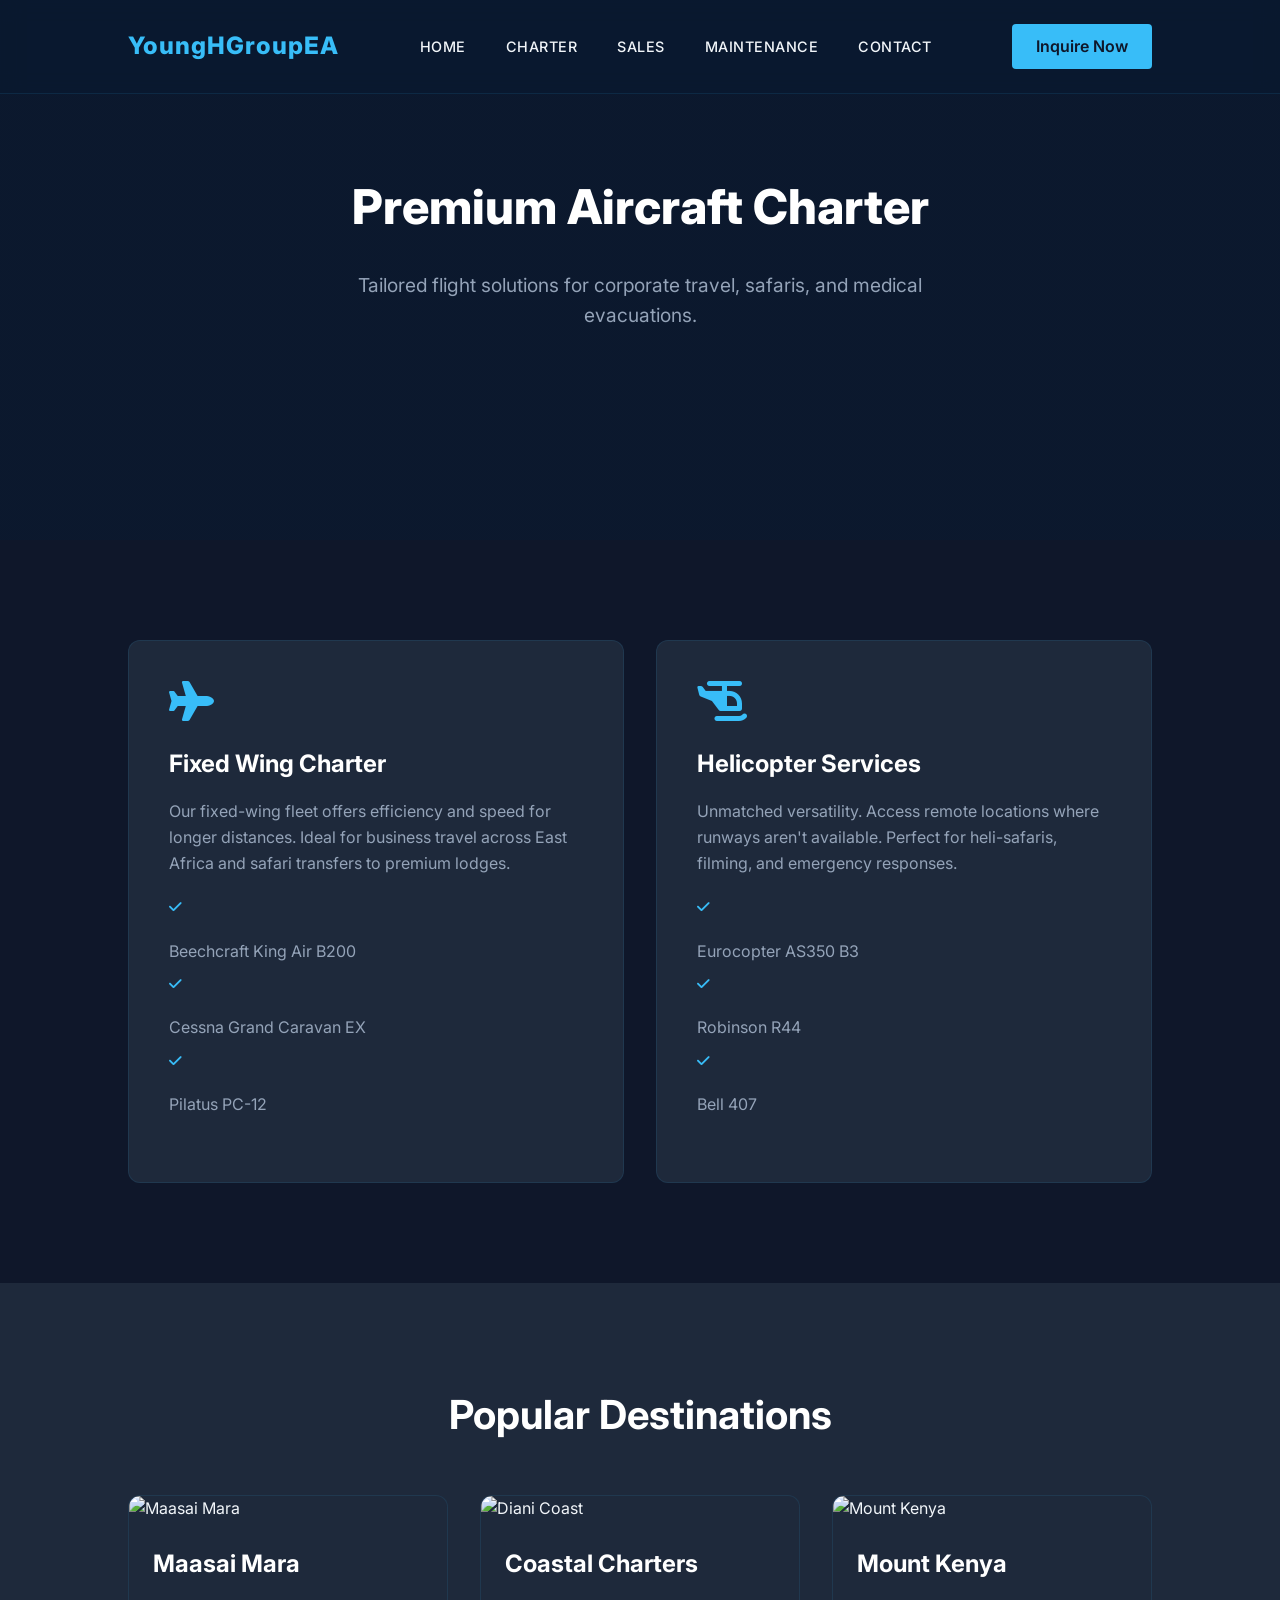
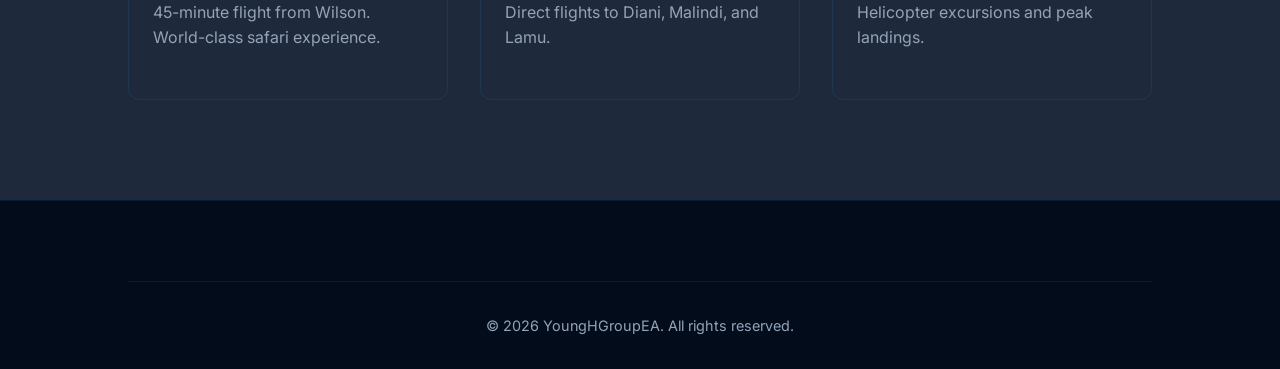
==== charter.html @ e510e58b "Initial commit: website build, rebranding, and map integration" ====
<!DOCTYPE html>
<html lang="en">
<head>
    <meta charset="UTF-8">
    <meta name="viewport" content="width=device-width, initial-scale=1.0">
    <title>Aircraft Charter | YoungHGroupEA</title>
    <link rel="stylesheet" href="style.css">
    <link rel="stylesheet" href="https://cdnjs.cloudflare.com/ajax/libs/font-awesome/6.0.0/css/all.min.css">
    <link href="https://fonts.googleapis.com/css2?family=Inter:wght@400;500;600;700;800&display=swap" rel="stylesheet">
</head>
<body>

    <nav>
        <div class="logo">YoungHGroupEA</div>
        <div class="nav-links">
            <a href="index.html">Home</a>
            <a href="charter.html">Charter</a>
            <a href="sales.html">Sales</a>
            <a href="maintenance.html">Maintenance</a>
            <a href="contact.html">Contact</a>
        </div>
        <a href="contact.html" class="nav-cta">Inquire Now</a>
        <div class="menu-btn"><i class="fas fa-bars"></i></div>
    </nav>

    <header class="hero" style="height: 60vh; background: linear-gradient(rgba(10, 25, 47, 0.7), rgba(10, 25, 47, 0.7)), url('https://images.unsplash.com/photo-1559627755-63510c4f828a?q=80&w=2000&auto=format&fit=crop') center/cover no-repeat;">
        <div class="hero-content">
            <h1 style="font-size: 3rem;">Premium Aircraft Charter</h1>
            <p>Tailored flight solutions for corporate travel, safaris, and medical evacuations.</p>
        </div>
    </header>

    <section>
        <div class="service-grid">
            <div class="service-card" id="fixed-wing">
                <i class="fas fa-plane"></i>
                <h3>Fixed Wing Charter</h3>
                <p>Our fixed-wing fleet offers efficiency and speed for longer distances. Ideal for business travel across East Africa and safari transfers to premium lodges.</p>
                <ul class="footer-links" style="color: var(--text-dim); margin-bottom: 1.5rem;">
                    <li><i class="fas fa-check" style="color: var(--accent); margin-right: 0.5rem; font-size: 0.9rem;"></i> Beechcraft King Air B200</li>
                    <li><i class="fas fa-check" style="color: var(--accent); margin-right: 0.5rem; font-size: 0.9rem;"></i> Cessna Grand Caravan EX</li>
                    <li><i class="fas fa-check" style="color: var(--accent); margin-right: 0.5rem; font-size: 0.9rem;"></i> Pilatus PC-12</li>
                </ul>
            </div>
            <div class="service-card" id="helicopters">
                <i class="fas fa-helicopter"></i>
                <h3>Helicopter Services</h3>
                <p>Unmatched versatility. Access remote locations where runways aren't available. Perfect for heli-safaris, filming, and emergency responses.</p>
                <ul class="footer-links" style="color: var(--text-dim); margin-bottom: 1.5rem;">
                    <li><i class="fas fa-check" style="color: var(--accent); margin-right: 0.5rem; font-size: 0.9rem;"></i> Eurocopter AS350 B3</li>
                    <li><i class="fas fa-check" style="color: var(--accent); margin-right: 0.5rem; font-size: 0.9rem;"></i> Robinson R44</li>
                    <li><i class="fas fa-check" style="color: var(--accent); margin-right: 0.5rem; font-size: 0.9rem;"></i> Bell 407</li>
                </ul>
            </div>
        </div>
    </section>

    <section style="background: var(--primary-light);">
        <h2>Popular Destinations</h2>
        <div class="service-grid">
             <div class="service-card" style="padding: 0; overflow: hidden;">
                <img src="https://images.unsplash.com/photo-1516026672322-bc52d61a55d5?q=80&w=600&auto=format&fit=crop" alt="Maasai Mara" style="width: 100%; height: 200px; object-fit: cover;">
                <div style="padding: 1.5rem;">
                    <h3>Maasai Mara</h3>
                    <p>45-minute flight from Wilson. World-class safari experience.</p>
                </div>
            </div>
            <div class="service-card" style="padding: 0; overflow: hidden;">
                <img src="https://images.unsplash.com/photo-1547970810-dc1eac37d174?q=80&w=600&auto=format&fit=crop" alt="Diani Coast" style="width: 100%; height: 200px; object-fit: cover;">
                <div style="padding: 1.5rem;">
                    <h3>Coastal Charters</h3>
                    <p>Direct flights to Diani, Malindi, and Lamu.</p>
                </div>
            </div>
            <div class="service-card" style="padding: 0; overflow: hidden;">
                <img src="https://images.unsplash.com/photo-1523805009345-744884afad97?q=80&w=600&auto=format&fit=crop" alt="Mount Kenya" style="width: 100%; height: 200px; object-fit: cover;">
                <div style="padding: 1.5rem;">
                    <h3>Mount Kenya</h3>
                    <p>Helicopter excursions and peak landings.</p>
                </div>
            </div>
        </div>
    </section>

    <footer>
        <!-- Same footer as index.html -->
        <div class="footer-bottom">
            &copy; 2026 YoungHGroupEA. All rights reserved.
        </div>
    </footer>
    <script src="script.js"></script>
</body>
</html>
---- style.css ----
:root {
    --primary: #0f172a; /* Deep Navy/Steel */
    --primary-light: #1e293b;
    --accent: #38bdf8; /* Sky Blue */
    --accent-hover: #0ea5e9;
    --accent-red: #e11d48; /* Red from the engine intake */
    --text-light: #f1f5f9;
    --text-dim: #94a3b8;
    --white: #ffffff;
    --glass: rgba(56, 189, 248, 0.05); /* Blue tinted glass */
    --glass-border: rgba(56, 189, 248, 0.1);
    --shadow: 0 10px 30px -10px rgba(0, 0, 0, 0.5);
    --transition: all 0.3s cubic-bezier(0.4, 0, 0.2, 1);
}

* {
    margin: 0;
    padding: 0;
    box-sizing: border-box;
    font-family: 'Inter', -apple-system, BlinkMacSystemFont, 'Segoe UI', Roboto, sans-serif;
}

body {
    background-color: var(--primary);
    color: var(--text-light);
    line-height: 1.6;
    overflow-x: hidden;
}

a {
    text-decoration: none;
    color: inherit;
    transition: var(--transition);
}

ul {
    list-style: none;
}

/* Navbar */
nav {
    position: fixed;
    top: 0;
    width: 100%;
    padding: 1.5rem 10%;
    display: flex;
    justify-content: space-between;
    align-items: center;
    background: rgba(10, 25, 47, 0.85);
    backdrop-filter: blur(10px);
    z-index: 1000;
    border-bottom: 1px solid var(--glass-border);
}

.logo {
    font-size: 1.5rem;
    font-weight: 800;
    color: var(--accent);
    letter-spacing: 1px;
}

.nav-links {
    display: flex;
    gap: 2.5rem;
}

.nav-links a {
    font-size: 0.9rem;
    font-weight: 500;
    text-transform: uppercase;
    letter-spacing: 0.5px;
}

.nav-links a:hover {
    color: var(--accent);
}

.nav-cta {
    background: var(--accent);
    color: var(--primary);
    padding: 0.6rem 1.5rem;
    border-radius: 4px;
    font-weight: 600;
}

.nav-cta:hover {
    background: var(--accent-hover);
    transform: translateY(-2px);
}

.btn {
    padding: 0.6rem 1.5rem;
    border-radius: 4px;
    font-weight: 600;
    display: inline-block;
    transition: var(--transition);
}

.btn.primary {
    background: var(--accent);
    color: var(--primary);
}

.btn.primary:hover {
    background: var(--accent-hover);
    transform: translateY(-2px);
    box-shadow: 0 5px 15px rgba(56, 189, 248, 0.3);
}

.highlight-red {
    color: var(--accent-red);
}

.btn.red {
    background: var(--accent-red);
    color: var(--white);
}

.btn.red:hover {
    background: #be123c;
    box-shadow: 0 5px 15px rgba(225, 29, 72, 0.3);
}

/* Hero Section */
.hero {
    height: 100vh;
    display: flex;
    align-items: center;
    justify-content: center;
    text-align: center;
    padding: 0 10%;
}

.hero-content h1 {
    font-size: 4rem;
    font-weight: 800;
    margin-bottom: 1.5rem;
    color: var(--white);
}

.hero-content p {
    font-size: 1.2rem;
    max-width: 600px;
    margin: 0 auto 2.5rem;
    color: var(--text-dim);
}

/* Sections */
section {
    padding: 100px 10%;
}

h2 {
    font-size: 2.5rem;
    margin-bottom: 3rem;
    text-align: center;
    color: var(--white);
}

/* Service Grid */
.service-grid {
    display: grid;
    grid-template-columns: repeat(auto-fit, minmax(300px, 1fr));
    gap: 2rem;
}

.service-card {
    background: var(--primary-light);
    padding: 2.5rem;
    border-radius: 12px;
    border: 1px solid var(--glass-border);
    transition: var(--transition);
    position: relative;
    overflow: hidden;
}

.service-card:hover {
    transform: translateY(-10px);
    border-color: var(--accent);
}

.service-card i {
    font-size: 2.5rem;
    color: var(--accent);
    margin-bottom: 1.5rem;
    display: block;
}

.service-card h3 {
    font-size: 1.5rem;
    margin-bottom: 1rem;
    color: var(--white);
}

.service-card p {
    color: var(--text-dim);
    margin-bottom: 1.5rem;
}

.learn-more {
    color: var(--accent);
    font-weight: 600;
    display: flex;
    align-items: center;
    gap: 0.5rem;
}

/* Footer */
footer {
    padding: 5rem 10% 2rem;
    background: #020c1b;
    border-top: 1px solid var(--glass-border);
}

.footer-content {
    display: grid;
    grid-template-columns: repeat(auto-fit, minmax(200px, 1fr));
    gap: 4rem;
    margin-bottom: 4rem;
}

.footer-section h4 {
    color: var(--white);
    margin-bottom: 1.5rem;
    font-size: 1.1rem;
}

.footer-links li {
    margin-bottom: 0.8rem;
}

.footer-links a {
    color: var(--text-dim);
}

.footer-links a:hover {
    color: var(--accent);
}

.footer-bottom {
    text-align: center;
    padding-top: 2rem;
    border-top: 1px solid var(--glass-border);
    color: var(--text-dim);
    font-size: 0.9rem;
}

/* Mobile Toggle */
.menu-btn {
    display: none;
    cursor: pointer;
    font-size: 1.5rem;
}

/* Animations */
@keyframes fadeInUp {
    from {
        opacity: 0;
        transform: translateY(30px);
    }
    to {
        opacity: 1;
        transform: translateY(0);
    }
}

.hero-content h1 {
    animation: fadeInUp 0.8s ease-out forwards;
}

.hero-content p {
    animation: fadeInUp 0.8s ease-out 0.2s forwards;
    opacity: 0;
}

.hero-btns {
    animation: fadeInUp 0.8s ease-out 0.4s forwards;
    opacity: 0;
}

.reveal {
    opacity: 0;
    transform: translateY(30px);
    transition: all 0.8s ease-out;
}

.reveal.active {
    opacity: 1;
    transform: translateY(0);
}

.service-card:hover {
    box-shadow: 0 0 20px rgba(242, 201, 76, 0.2);
    border-color: var(--accent);
}

/* Updated Mobile Nav */
.nav-links.active {
    display: flex !important;
    flex-direction: column;
    position: absolute;
    top: 100%;
    left: 0;
    width: 100%;
    background: var(--primary);
    padding: 2rem;
    gap: 1.5rem;
    border-bottom: 1px solid var(--glass-border);
}

nav.nav-scrolled {
    padding: 1rem 10%;
    box-shadow: var(--shadow);
}

/* Contact Page Layouts */
.contact-grid {
    display: grid;
    grid-template-columns: 1fr 1.5fr;
    gap: 4rem;
}

.form-grid {
    display: grid;
    grid-template-columns: 1fr 1fr;
    gap: 1rem;
    margin-bottom: 1rem;
}

.form-box {
    background: var(--primary-light);
    padding: 3rem;
    border-radius: 12px;
    border: 1px solid var(--glass-border);
}

/* Media Queries for Responsiveness */

/* Tablet & Smaller Desktop (Max-Width 1024px) */
@media screen and (max-width: 1024px) {
    nav, nav.nav-scrolled { padding-left: 5%; padding-right: 5%; }
    section, .hero, footer { padding-left: 5%; padding-right: 5%; }
    
    .hero-content h1 { font-size: 3rem; }
    
    .service-grid { gap: 1.5rem; }
    
    .contact-grid {
        grid-template-columns: 1fr;
        gap: 3rem;
    }
}

/* Mobile Devices (Max-Width 768px) */
@media screen and (max-width: 768px) {
    .menu-btn { display: block; }
    .nav-links { display: none; }
    .nav-cta { display: none; }
    
    .hero-content h1 { font-size: 2.5rem; }
    h2 { font-size: 2rem; }
    
    .footer-content { gap: 2rem; }
    nav, nav.nav-scrolled { padding: 1rem 5%; }
    
    .form-grid {
        grid-template-columns: 1fr;
    }
}

/* Small Mobile (Max-Width 480px) */
@media screen and (max-width: 480px) {
    .hero-content h1 { font-size: 2rem; }
    .service-card { padding: 1.5rem; }
    .form-box { padding: 1.5rem; }
    .footer-content { grid-template-columns: 1fr; }
    .nav-links.active { padding: 1rem; }
}
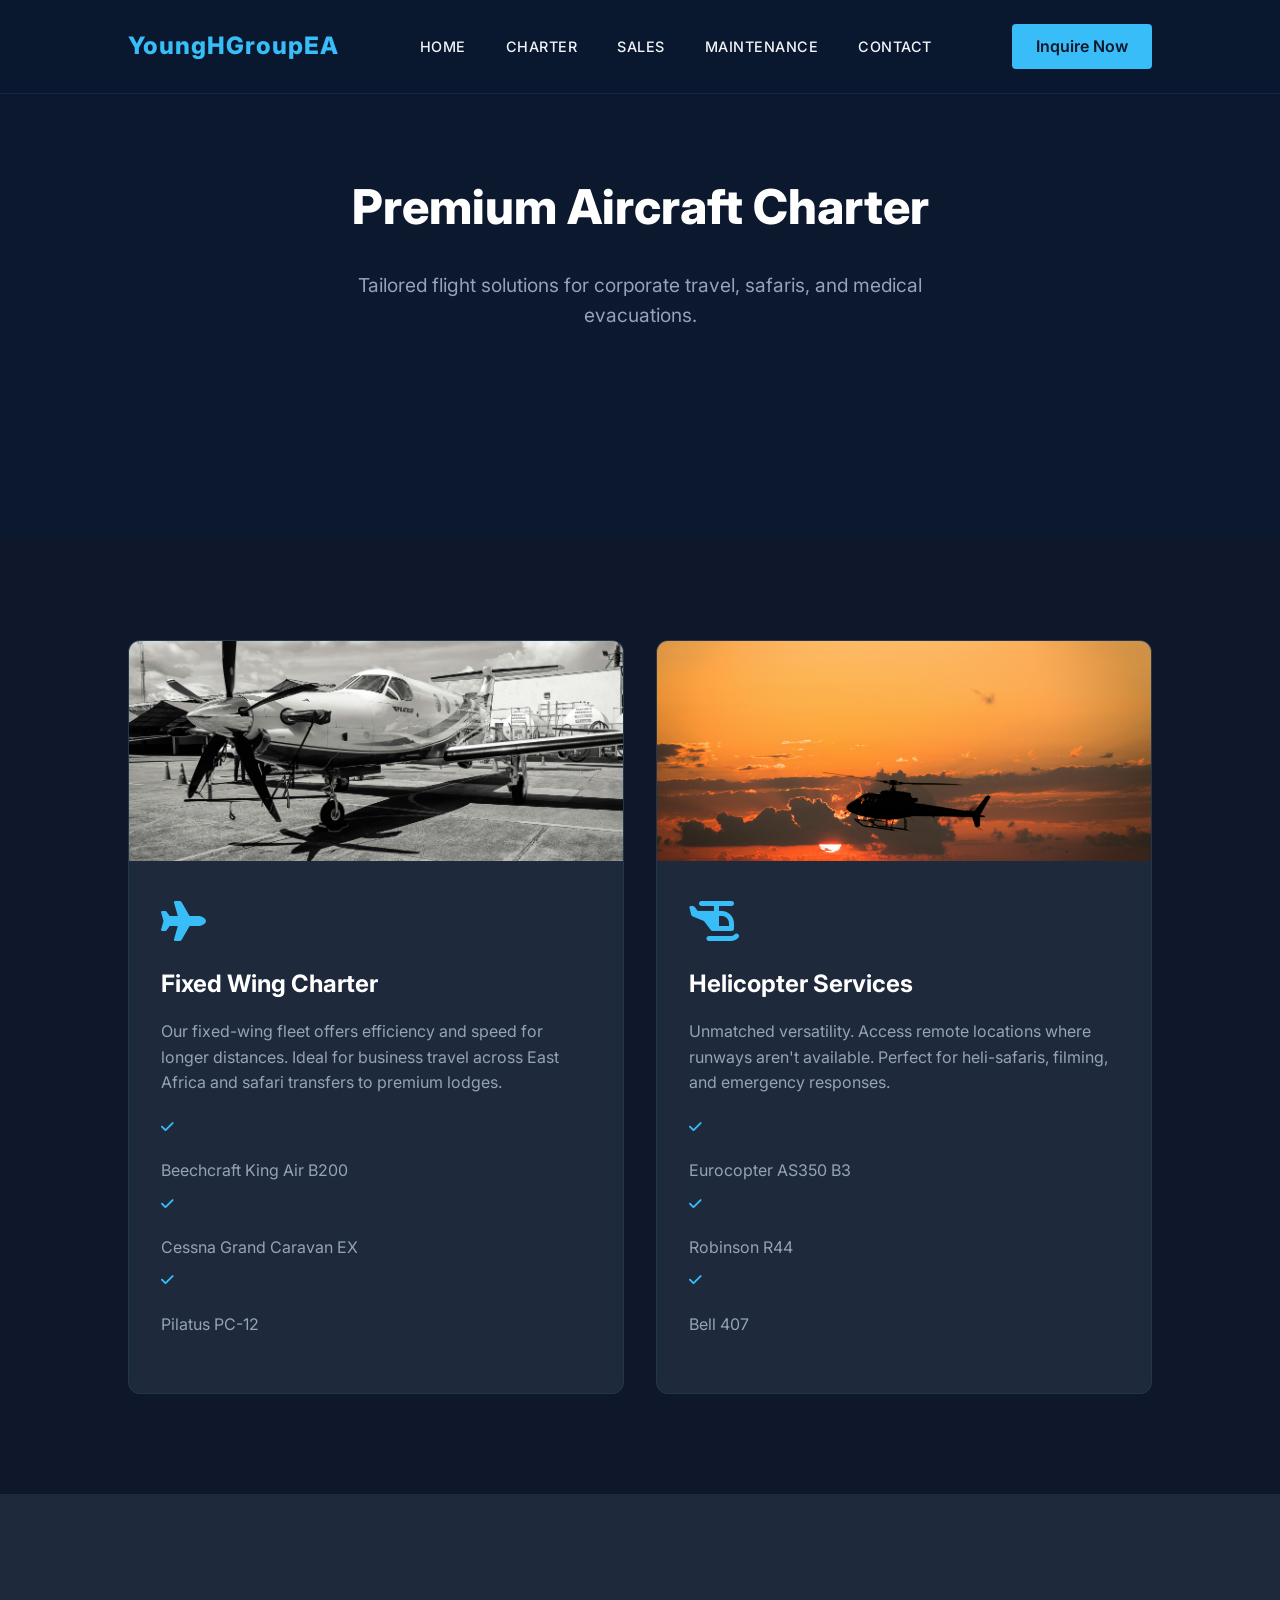
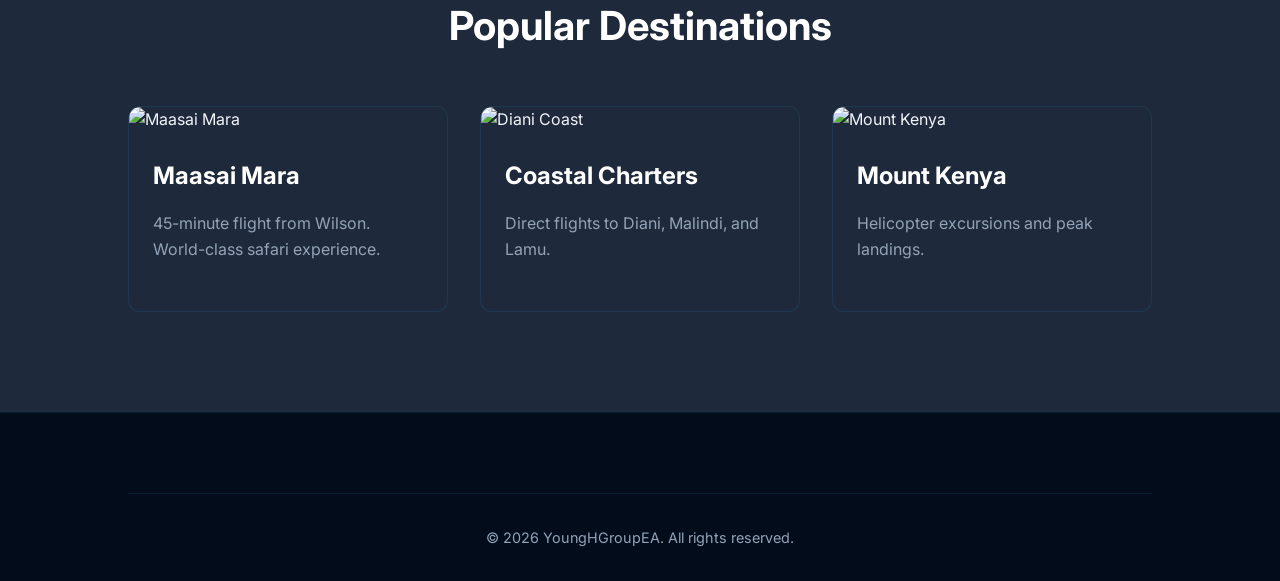
==== commit 4d9e0d4e: "changes" ====
--- a/charter.html
+++ b/charter.html
@@ -32,7 +32,9 @@
 
     <section>
         <div class="service-grid">
-            <div class="service-card" id="fixed-wing">
+            <div class="service-card" id="fixed-wing" style="padding: 0; overflow: hidden;">
+                <img src="pilatus.jpg" alt="Fixed Wing Charter" style="width: 100%; height: 220px; object-fit: cover;">
+                <div style="padding: 2rem;">
                 <i class="fas fa-plane"></i>
                 <h3>Fixed Wing Charter</h3>
                 <p>Our fixed-wing fleet offers efficiency and speed for longer distances. Ideal for business travel across East Africa and safari transfers to premium lodges.</p>
@@ -41,8 +43,11 @@
                     <li><i class="fas fa-check" style="color: var(--accent); margin-right: 0.5rem; font-size: 0.9rem;"></i> Cessna Grand Caravan EX</li>
                     <li><i class="fas fa-check" style="color: var(--accent); margin-right: 0.5rem; font-size: 0.9rem;"></i> Pilatus PC-12</li>
                 </ul>
+                </div>
             </div>
-            <div class="service-card" id="helicopters">
+            <div class="service-card" id="helicopters" style="padding: 0; overflow: hidden;">
+                <img src="pexels-reisefreiheit-4137667.jpg" alt="Helicopter Services" style="width: 100%; height: 220px; object-fit: cover;">
+                <div style="padding: 2rem;">
                 <i class="fas fa-helicopter"></i>
                 <h3>Helicopter Services</h3>
                 <p>Unmatched versatility. Access remote locations where runways aren't available. Perfect for heli-safaris, filming, and emergency responses.</p>
@@ -51,6 +56,7 @@
                     <li><i class="fas fa-check" style="color: var(--accent); margin-right: 0.5rem; font-size: 0.9rem;"></i> Robinson R44</li>
                     <li><i class="fas fa-check" style="color: var(--accent); margin-right: 0.5rem; font-size: 0.9rem;"></i> Bell 407</li>
                 </ul>
+                </div>
             </div>
         </div>
     </section>
--- a/style.css
+++ b/style.css
@@ -357,6 +357,13 @@
     .nav-links { display: none; }
     .nav-cta { display: none; }
     
+    .hero {
+        height: auto !important;
+        min-height: 50vh;
+        padding-top: 120px !important;
+        padding-bottom: 60px;
+    }
+    
     .hero-content h1 { font-size: 2.5rem; }
     h2 { font-size: 2rem; }
     
